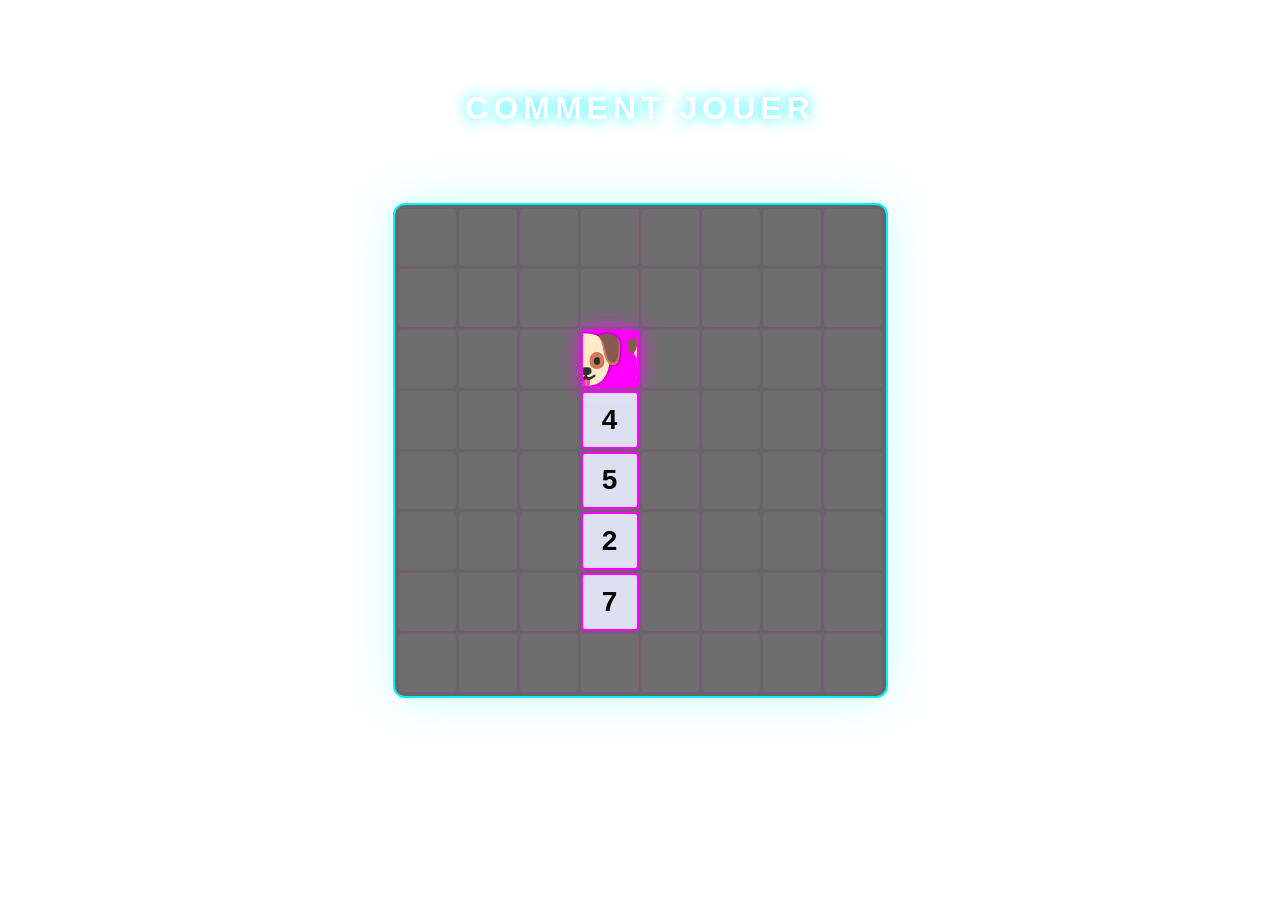
==== demo.html @ 8baf4eed "Create demo.html" ====
<!DOCTYPE html>
<html lang="fr">
<head>
    <meta charset="UTF-8">
    <meta name="viewport" content="width=device-width, initial-scale=1.0, maximum-scale=1.0, user-scalable=no">
    <title>TOPDOG - Démo</title>
    <link rel="stylesheet" href="style.css?v=FINAL">
    <link rel="stylesheet" href="skin-neon.css"> <style>
        /* OVERRIDES SPÉCIFIQUES À LA DÉMO */
        body {
            background: #000;
            justify-content: center; /* Centre tout */
        }
        
        /* On cache tout ce qui n'est pas la grille */
        .top-bar, .hud, .controls, #betting-board { display: none; }

        /* Titre Démo */
        .demo-title {
            position: absolute; top: 10%;
            font-size: 2em; color: #fff; font-weight: 900;
            text-shadow: 0 0 15px #00f3ff;
            text-transform: uppercase; letter-spacing: 5px;
            animation: pulse 2s infinite;
        }

        /* La grille démo */
        #game-grid {
            pointer-events: none; /* Le joueur ne peut pas cliquer, c'est un film */
            border-color: #00f3ff;
            box-shadow: 0 0 50px rgba(0, 243, 255, 0.2);
        }

        /* La Main Fantôme (Curseur) */
        #ghost-hand {
            position: absolute; width: 40px; height: 40px;
            background: url('data:image/svg+xml;utf8,<svg xmlns="http://www.w3.org/2000/svg" viewBox="0 0 24 24" fill="white" stroke="black" stroke-width="2"><path d="M9 20l-5-5 5-5v3.5a8.5 8.5 0 1 1 8.5 8.5h-3.5"/></svg>'); /* Simplifié */
            font-size: 40px;
            text-shadow: 2px 2px 0 #000;
            z-index: 999;
            transition: all 0.5s ease-in-out;
            pointer-events: none;
            display: none; /* Caché au début */
        }
        #ghost-hand::after {
            content: '👆';
        }

        /* Bulle d'explication Math */
        .math-bubble {
            position: absolute;
            background: #fff; color: #000;
            padding: 10px 20px; border-radius: 20px;
            font-weight: bold; font-size: 1.5em;
            box-shadow: 0 0 20px #fff;
            opacity: 0; transition: opacity 0.3s;
            z-index: 1000;
        }

        /* Bouton Retour */
        .btn-close-demo {
            position: absolute; bottom: 10%;
            background: transparent; border: 2px solid #fff; color: #fff;
            padding: 15px 40px; border-radius: 50px;
            font-size: 1.2em; cursor: pointer;
            text-decoration: none; font-weight: bold;
        }
        .btn-close-demo:hover { background: #fff; color: #000; }

        @keyframes pulse { 0% { opacity: 0.8; } 50% { opacity: 1; text-shadow: 0 0 30px #00f3ff; } 100% { opacity: 0.8; } }
    </style>
</head>
<body>

    <div class="demo-title">COMMENT JOUER</div>

    <div class="game-container">
        <div id="game-grid"></div>
        <div id="ghost-hand"></div>
        <div id="math-display" class="math-bubble"></div>
    </div>

    <a href="topdog.html" class="btn-close-demo">J'AI COMPRIS</a>

    <script>
        const gridEl = document.getElementById('game-grid');
        const hand = document.getElementById('ghost-hand');
        const bubble = document.getElementById('math-display');

        // SCÉNARIO PRÉ-ÉCRIT
        // Une colonne simple pour la démo (Colonne 3)
        // 0 = vide, 9 = chien
        let demoState = [
            [0,0,0,0,0,0,0,0],
            [0,0,0,0,0,0,0,0],
            [0,0,0,9,0,0,0,0], // Le Chien est là (Ligne 2)
            [0,0,0,4,0,0,0,0], // Chiffre 4
            [0,0,0,5,0,0,0,0], // Chiffre 5 (Match !)
            [0,0,0,2,0,0,0,0], // Décor
            [0,0,0,7,0,0,0,0], // Décor
            [0,0,0,0,0,0,0,0]  // Arrivée
        ];

        function renderDemo() {
            gridEl.innerHTML = '';
            for(let r=0; r<8; r++) {
                for(let c=0; c<8; c++) {
                    let val = demoState[r][c];
                    let tile = document.createElement('div');
                    tile.className = 'tile';
                    tile.dataset.r = r; tile.dataset.c = c;
                    
                    if(val === 9) {
                        tile.classList.add('nine'); // Le CSS fera le reste (cadre)
                        tile.innerText = '🐕'; // Emoji direct pour la démo
                        tile.style.fontSize = '40px';
                        tile.style.background = '#000';
                    } else if (val > 0) {
                        tile.innerText = val;
                        tile.classList.add('val-'+val);
                    } else {
                        tile.classList.add('empty');
                    }
                    gridEl.appendChild(tile);
                }
            }
        }

        // --- MOTEUR D'ANIMATION (TIMELINE) ---
        async function playScenario() {
            await wait(1000);

            // ÉTAPE 1 : La main arrive sur le 4
            await moveHandTo(3, 3);
            highlight(3, 3);
            await wait(500);

            // ÉTAPE 2 : La main va sur le 5
            await moveHandTo(4, 3);
            highlight(4, 3);
            await wait(500);

            // ÉTAPE 3 : EXPLICATION
            showBubble("4 + 5 = 9 !");
            await wait(1500);
            hideBubble();

            // ÉTAPE 4 : MATCH
            hand.style.display = 'none';
            // Animation CSS
            document.querySelector('.tile[data-r="3"][data-c="3"]').style.transform = 'scale(0)';
            document.querySelector('.tile[data-r="4"][data-c="3"]').style.transform = 'scale(0)';
            await wait(300);

            // ÉTAPE 5 : GRAVITÉ (Mise à jour des données)
            demoState[3][3] = 9; // Le chien descend
            demoState[2][3] = 0; // L'ancienne place du chien est vide
            demoState[4][3] = 0; // Le 5 disparait
            renderDemo();
            
            // Son de victoire simulé (visuel)
            showBubble("LE CHIEN DESCEND !");
            await wait(2000);
            hideBubble();

            // BOUCLE : On recommence pour bien montrer
            // Reset state
            demoState = [
                [0,0,0,0,0,0,0,0], [0,0,0,0,0,0,0,0], [0,0,0,9,0,0,0,0],
                [0,0,0,4,0,0,0,0], [0,0,0,5,0,0,0,0], [0,0,0,2,0,0,0,0],
                [0,0,0,7,0,0,0,0], [0,0,0,0,0,0,0,0]
            ];
            renderDemo();
            playScenario(); // Boucle infinie
        }

        // --- OUTILS ---
        function wait(ms) { return new Promise(resolve => setTimeout(resolve, ms)); }

        function moveHandTo(r, c) {
            return new Promise(resolve => {
                hand.style.display = 'block';
                const tile = document.querySelector(`.tile[data-r="${r}"][data-c="${c}"]`);
                const rect = tile.getBoundingClientRect();
                // On positionne la main au centre de la case
                hand.style.left = (rect.left + rect.width/2 - 20) + 'px';
                hand.style.top = (rect.top + rect.height/2 - 10) + 'px';
                
                // Effet de clic
                hand.style.transform = 'scale(1.2)';
                setTimeout(() => {
                    hand.style.transform = 'scale(1)';
                    resolve();
                }, 500);
            });
        }

        function highlight(r, c) {
            const tile = document.querySelector(`.tile[data-r="${r}"][data-c="${c}"]`);
            tile.classList.add('selected');
        }

        function showBubble(text) {
            const gridRect = gridEl.getBoundingClientRect();
            bubble.innerText = text;
            bubble.style.top = (gridRect.top + gridRect.height / 2 - 20) + 'px';
            bubble.style.left = (gridRect.left + 20) + 'px';
            bubble.style.opacity = 1;
        }
        function hideBubble() { bubble.style.opacity = 0; }

        // Lancement
        window.onload = () => {
            renderDemo();
            playScenario();
        };
    </script>
</body>
</html>
---- style.css ----
:root {
    --bg-color: #050505;
    --tile-bg: #151515;
    --tile-text: #fff;
    
    /* PALETTE NEON (Couleurs par défaut) */
    --c1: #00f3ff; --c2: #2980b9; --c3: #9b59b6; --c4: #ff00ff;
    --c5: #2ecc71; --c6: #f1c40f; --c7: #e67e22; --c8: #e74c3c;
    
    --accent-dog: #ff9f43;
}

* { box-sizing: border-box; }

body {
    font-family: 'Segoe UI', Roboto, Helvetica, Arial, sans-serif;
    background-color: var(--bg-color);
    color: var(--tile-text);
    margin: 0; padding: 0;
    position: fixed; top: 0; left: 0; width: 100%; height: 100%;
    padding-top: env(safe-area-inset-top);
    padding-bottom: env(safe-area-inset-bottom);
    display: flex; flex-direction: column; align-items: center; justify-content: space-between;
    overscroll-behavior: none;
    -webkit-user-select: none; user-select: none;
    -webkit-tap-highlight-color: transparent;
}

/* HEADER */
.top-bar {
    width: 94%; max-width: 500px;
    display: flex; justify-content: space-between; align-items: center;
    padding: 10px 0 5px 0;
    flex-shrink: 0; 
}
h1 { 
    margin: 0; font-style: italic; color: #fff; 
    font-size: clamp(20px, 5vw, 28px); 
    font-weight: 900; letter-spacing: 2px;
    text-shadow: 0 0 10px rgba(0, 243, 255, 0.4);
}

.header-buttons { display: flex; gap: 10px; }

.btn-circle {
    width: 32px; height: 32px; border-radius: 50%; border: 2px solid #333;
    background: #111; color: #888; font-weight: bold; cursor: pointer;
    display: flex; align-items: center; justify-content: center; font-size: 1.2em;
}
.btn-circle:active { transform: scale(0.9); background: #222; }

/* TABLEAU PARIS */
#betting-board {
    width: 94%; max-width: 500px;
    display: grid; grid-template-columns: repeat(2, 1fr); gap: 6px;
    margin-bottom: 5px; flex-shrink: 1;
}
.bet-card {
    display: flex; justify-content: space-between; align-items: center;
    background: #0f0f0f; padding: 4px 8px; border-radius: 6px;
    border: 1px solid #333; border-left: 3px solid #444;
    font-size: clamp(10px, 3.5vw, 14px);
}
.bet-card.winner { border-color: #2ecc71; background: #0b2210; box-shadow: 0 0 10px rgba(46, 204, 113, 0.2); }
.bet-card.loser { opacity: 0.3; filter: grayscale(100%); }
.dog-badge { 
    background: #fff; color: #000; font-size: 0.8em; 
    width: 16px; height: 16px; border-radius: 50%; 
    display: flex; align-items: center; justify-content: center; font-weight: 900; margin-right: 5px;
}
.dog-name { display: flex; align-items: center; font-weight: 700; color:#ccc;}
.bet-amount { color: #2ecc71; font-family: monospace; font-weight: bold; }

/* HUD */
.hud { 
    display: flex; width: 94%; max-width: 500px; justify-content: space-between;
    background: #111; padding: 5px 15px; border-radius: 50px; border: 1px solid #222;
    margin-bottom: 5px; flex-shrink: 0;
}
.hud-item { display: flex; flex-direction: column; align-items: center; }
.hud-label { font-size: 0.6em; color: #666; letter-spacing: 1px; }
.hud-value { font-size: 1.2em; font-weight: bold; color: #fff; font-family: monospace; }
.hud-value.highlight { color: #f1c40f; text-shadow: 0 0 5px rgba(241, 196, 15, 0.4); }

/* JEU */
.game-container {
    flex-grow: 1; display: flex; align-items: center; justify-content: center;
    width: 100%; position: relative; overflow: hidden; padding: 5px 0;
}
#game-grid {
    display: grid; grid-template-columns: repeat(8, 1fr); grid-template-rows: repeat(8, 1fr); gap: 3px;
    background: #000; padding: 4px; border-radius: 12px; border: 2px solid #333;
    box-shadow: 0 10px 30px rgba(0,0,0,0.5);
    width: min(94vw, 55vh); height: min(94vw, 55vh);
}

/* TUILES */
.tile {
    width: 100%; height: 100%; background-color: var(--tile-bg);
    display: flex; align-items: center; justify-content: center;
    font-size: clamp(16px, 5vw, 28px); font-weight: 800; border-radius: 4px;
    position: relative; transition: transform 0.1s;
    border-bottom: 2px solid rgba(0,0,0,0.3); cursor: pointer;
}
.val-1 { color: var(--c1); border: 1px solid rgba(0, 243, 255, 0.3); background: rgba(0, 243, 255, 0.05); }
.val-2 { color: var(--c2); border: 1px solid rgba(41, 128, 185, 0.3); background: rgba(41, 128, 185, 0.05); }
.val-3 { color: var(--c3); border: 1px solid rgba(155, 89, 182, 0.3); background: rgba(155, 89, 182, 0.05); }
.val-4 { color: var(--c4); border: 1px solid rgba(255, 0, 255, 0.3); background: rgba(255, 0, 255, 0.05); }
.val-5 { color: var(--c5); border: 1px solid rgba(46, 204, 113, 0.3); background: rgba(46, 204, 113, 0.05); }
.val-6 { color: var(--c6); border: 1px solid rgba(241, 196, 15, 0.3); background: rgba(241, 196, 15, 0.05); }
.val-7 { color: var(--c7); border: 1px solid rgba(230, 126, 34, 0.3); background: rgba(230, 126, 34, 0.05); }
.val-8 { color: var(--c8); border: 1px solid rgba(231, 76, 60, 0.3); background: rgba(231, 76, 60, 0.05); }

/* --- LE CHIEN (NETTOYÉ) --- */
/* On a retiré l'image de fond pour laisser la place aux Cosmetics (Emojis) */
.tile.nine {
    border: 2px solid var(--accent-dog); 
    background-color: #000;
    /* Plus d'image ici ! C'est cosmetics.js qui gère le contenu maintenant */
    
    display: flex;
    align-items: center;
    justify-content: center;
    padding: 0;
    overflow: hidden;
}

.tile.selected { background-color: #333; transform: scale(0.9); box-shadow: 0 0 10px #fff; z-index: 10; border-color:#fff;}
.tile.empty { background: transparent; border: 1px dashed #222; box-shadow: none; }
.anim-match { animation: flash 0.2s forwards; background: #fff !important; }
@keyframes flash { 0% { opacity: 1; } 50% { opacity: 0.5; transform: scale(1.1); } 100% { opacity: 0; } }

/* CONTROLES */
.controls { 
    display: flex; gap: 8px; width: 94%; max-width: 500px;
    margin-bottom: max(10px, env(safe-area-inset-bottom));
    flex-shrink: 0;
}
button { 
    flex: 1; padding: 12px 0; border: none; border-radius: 8px;
    font-weight: bold; font-size: clamp(12px, 4vw, 16px);
    text-transform: uppercase; cursor: pointer; transition: 0.1s;
    box-shadow: 0 4px 0 rgba(0,0,0,0.5);
}
button:active { transform: translateY(2px); box-shadow: 0 2px 0 rgba(0,0,0,0.5); }
#btn-hint { color: var(--c1); background: #0a1f20; }
#btn-shuffle { color: var(--c6); background: #1f1d0a; }
#btn-reset { color: #fff; background: #222; }

/* OVERLAYS */
#message-overlay {
    position: absolute; top:0; left:0; width:100%; height:100%;
    background: rgba(0,0,0,0.92); backdrop-filter: blur(8px); z-index: 100;
    display: none; flex-direction: column; align-items: center; justify-content: center;
    text-align: center; padding: 20px;
}

.tile.hint-flash {
    background-color: #2ecc71 !important;
    color: #000 !important;
    box-shadow: 0 0 20px #2ecc71;
    transform: scale(1.1);
    z-index: 50;
    transition: all 0.2s;
}
---- skin-neon.css ----
/* MODE NÉON (V4 - DOG FACE FIX + LISIBILITÉ) */
:root {
    --cyan: #ff00ff; 
}

body {
    background: linear-gradient(135deg, #1a0b2e, #4a148c) !important;
    color: #fff !important;
}

.skin-text { 
    color: #ff00ff !important; 
    text-shadow: 0 0 10px #ff00ff; 
}

#game-grid { 
    box-shadow: 0 0 40px rgba(255, 0, 255, 0.3); 
    border: 2px solid rgba(255, 0, 255, 0.5);
    background: rgba(0, 0, 0, 0.6); 
}

/* --- LES TUILES CHIFFRES (LISIBILITÉ MAX) --- */
.tile { 
    background: rgba(230, 230, 250, 0.95) !important; /* Blanc quasi opaque */
    border: 2px solid #ff00ff !important;
    
    /* LE SECRET DE LA LISIBILITÉ : NOIR TOTAL */
    color: #000000 !important; 
    font-weight: 900 !important;
    font-family: 'Segoe UI', sans-serif !important;
    
    box-shadow: 0 0 10px rgba(255, 0, 255, 0.2);
    text-shadow: none !important;
}

/* Tuiles vides (transparentes) */
.tile.empty {
    background: rgba(255, 255, 255, 0.05) !important;
    border: 1px solid rgba(255, 0, 255, 0.1) !important;
    box-shadow: none !important;
}

/* Force TOUS les chiffres en noir */
.val-1, .val-2, .val-3, .val-4, .val-5, .val-6, .val-7, .val-8 {
    color: #000000 !important;
}

/* --- LE CHIEN (LA CORRECTION V2 - TAILLE MAÎTRISÉE) --- */
.tile.nine {
    background: #ff00ff !important; /* Fond Rose */
    color: #fff !important;
    box-shadow: 0 0 20px #ff00ff;
    
    /* On s'assure que le contenu est parfaitement centré */
    display: flex !important;
    align-items: center;
    justify-content: center;
    
    /* SÉCURITÉ : On empêche la case de grandir */
    overflow: hidden !important;
    padding: 0 !important;
}

/* ICI : ON AJOUTE LA FACE DU CHIEN MANUELLEMENT */
.tile.nine::before {
    content: '🐶';  /* L'émoji chien */
    
    /* ON RÉDUIT LA TAILLE POUR QU'IL RENTRE */
    font-size: 1.6em !important; /* Au lieu de 2em */
    line-height: 1 !important;   /* Pour éviter les espaces verticaux */
    
    filter: drop-shadow(0 0 2px rgba(0,0,0,0.5));
}

/* --- UI --- */
.btn-circle { border-color: #ff00ff !important; color: #ff00ff !important; background: rgba(0,0,0,0.5); }
.top-bar h1 { text-shadow: 0 0 15px #ff00ff; color: #fff !important; }
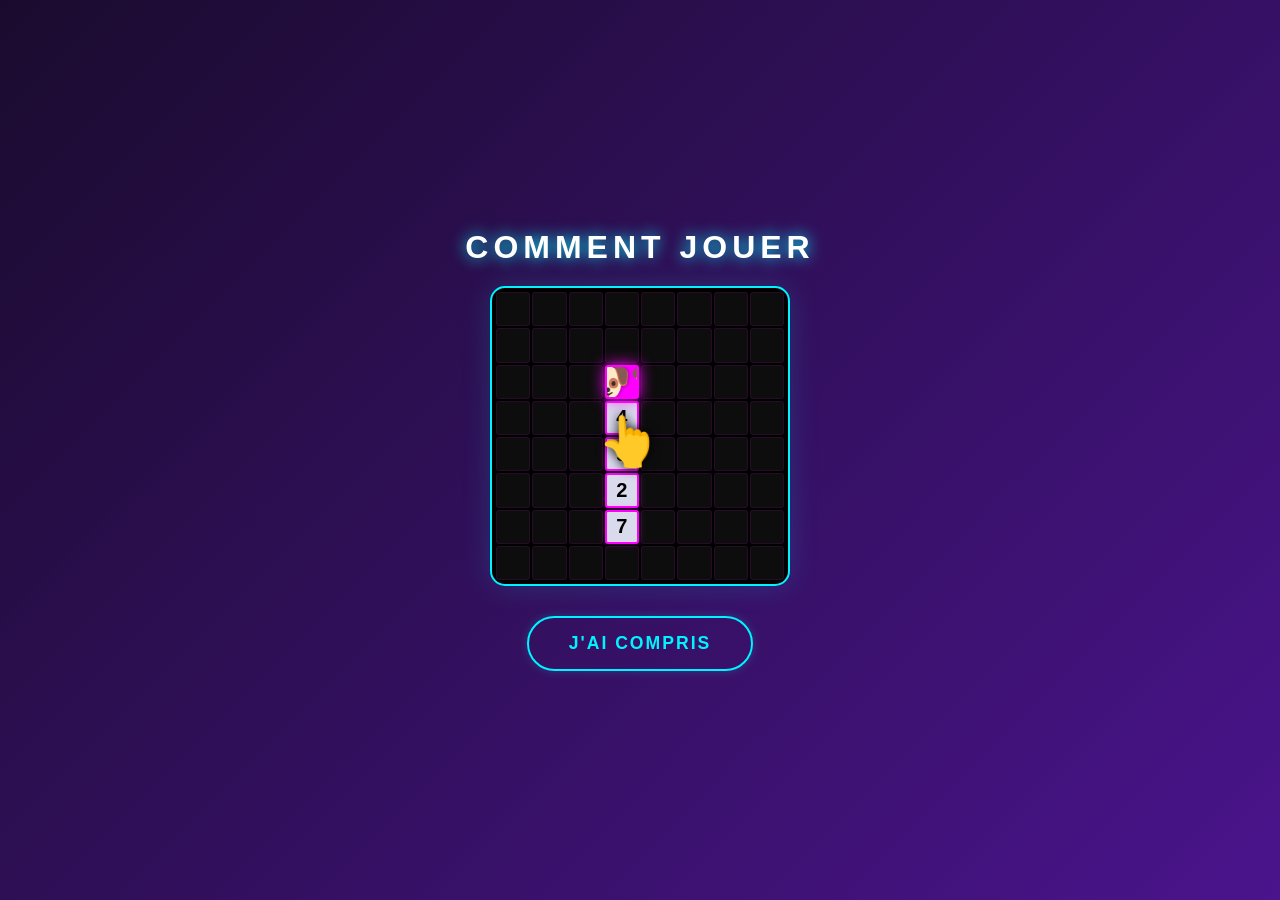
==== commit 28461de2: "Update demo.html" ====
--- a/demo.html
+++ b/demo.html
@@ -4,101 +4,138 @@
     <meta charset="UTF-8">
     <meta name="viewport" content="width=device-width, initial-scale=1.0, maximum-scale=1.0, user-scalable=no">
     <title>TOPDOG - Démo</title>
+    
     <link rel="stylesheet" href="style.css?v=FINAL">
-    <link rel="stylesheet" href="skin-neon.css"> <style>
-        /* OVERRIDES SPÉCIFIQUES À LA DÉMO */
-        body {
-            background: #000;
-            justify-content: center; /* Centre tout */
+    <link rel="stylesheet" href="skin-neon.css"> 
+    
+    <style>
+        /* 1. FORCE LE FOND NOIR (CRUCIAL) */
+        html, body {
+            background-color: #000 !important;
+            background-image: radial-gradient(circle at center, #1a1a1a 0%, #000 70%);
+            height: 100%;
+            margin: 0; padding: 0;
+            display: flex; flex-direction: column; 
+            align-items: center; justify-content: center;
+            overflow: hidden; /* Pas de scroll */
         }
         
-        /* On cache tout ce qui n'est pas la grille */
-        .top-bar, .hud, .controls, #betting-board { display: none; }
-
-        /* Titre Démo */
+        /* 2. TITRE */
         .demo-title {
-            position: absolute; top: 10%;
             font-size: 2em; color: #fff; font-weight: 900;
             text-shadow: 0 0 15px #00f3ff;
             text-transform: uppercase; letter-spacing: 5px;
-            animation: pulse 2s infinite;
-        }
-
-        /* La grille démo */
+            margin-bottom: 20px;
+            text-align: center;
+        }
+
+        /* 3. GRILLE DÉMO */
         #game-grid {
-            pointer-events: none; /* Le joueur ne peut pas cliquer, c'est un film */
-            border-color: #00f3ff;
-            box-shadow: 0 0 50px rgba(0, 243, 255, 0.2);
-        }
-
-        /* La Main Fantôme (Curseur) */
+            pointer-events: none;
+            border: 2px solid #00f3ff;
+            box-shadow: 0 0 30px rgba(0, 243, 255, 0.15);
+            background: #000;
+            border-radius: 15px;
+            width: 300px; height: 300px; /* Taille fixe pour la démo */
+            display: grid; grid-template-columns: repeat(8, 1fr); grid-template-rows: repeat(8, 1fr); gap: 2px;
+            padding: 4px;
+        }
+
+        /* TUILES */
+        .tile {
+            width: 100%; height: 100%;
+            display: flex; align-items: center; justify-content: center;
+            font-weight: bold; font-size: 20px;
+            border-radius: 3px;
+            background: #111; color: #555;
+        }
+        .tile.nine {
+            background: #ff00ff !important; color: #fff !important;
+            font-size: 25px; border: 2px solid #fff;
+            box-shadow: 0 0 15px #ff00ff;
+            z-index: 10;
+        }
+        .tile.val-4 { color: #fff; background: #333; border: 1px solid #ff00ff; }
+        .tile.val-5 { color: #fff; background: #333; border: 1px solid #2ecc71; }
+        .tile.val-2, .tile.val-7 { color: #444; background: #0a0a0a; border: none; }
+        .tile.empty { background: transparent; border: 1px dashed #222; }
+
+        /* CURSEUR MAIN */
         #ghost-hand {
             position: absolute; width: 40px; height: 40px;
-            background: url('data:image/svg+xml;utf8,<svg xmlns="http://www.w3.org/2000/svg" viewBox="0 0 24 24" fill="white" stroke="black" stroke-width="2"><path d="M9 20l-5-5 5-5v3.5a8.5 8.5 0 1 1 8.5 8.5h-3.5"/></svg>'); /* Simplifié */
-            font-size: 40px;
-            text-shadow: 2px 2px 0 #000;
-            z-index: 999;
+            font-size: 40px; z-index: 999;
             transition: all 0.5s ease-in-out;
-            pointer-events: none;
-            display: none; /* Caché au début */
-        }
-        #ghost-hand::after {
-            content: '👆';
-        }
-
-        /* Bulle d'explication Math */
+            pointer-events: none; display: none;
+            filter: drop-shadow(0 0 5px #000);
+        }
+
+        /* BULLE MATH */
         .math-bubble {
             position: absolute;
             background: #fff; color: #000;
-            padding: 10px 20px; border-radius: 20px;
-            font-weight: bold; font-size: 1.5em;
-            box-shadow: 0 0 20px #fff;
+            padding: 10px 20px; border-radius: 50px;
+            font-weight: 900; font-size: 1.2em;
+            box-shadow: 0 0 20px rgba(255,255,255,0.5);
             opacity: 0; transition: opacity 0.3s;
-            z-index: 1000;
-        }
-
-        /* Bouton Retour */
+            z-index: 1000; pointer-events: none;
+            white-space: nowrap;
+        }
+
+        /* 4. BOUTON RETOUR (CORRIGÉ) */
         .btn-close-demo {
-            position: absolute; bottom: 10%;
-            background: transparent; border: 2px solid #fff; color: #fff;
+            margin-top: 30px; /* Espace sous la grille */
+            background: transparent; 
+            border: 2px solid #00f3ff; color: #00f3ff;
             padding: 15px 40px; border-radius: 50px;
-            font-size: 1.2em; cursor: pointer;
+            font-size: 1.1em; cursor: pointer;
             text-decoration: none; font-weight: bold;
-        }
-        .btn-close-demo:hover { background: #fff; color: #000; }
-
-        @keyframes pulse { 0% { opacity: 0.8; } 50% { opacity: 1; text-shadow: 0 0 30px #00f3ff; } 100% { opacity: 0.8; } }
+            text-transform: uppercase; letter-spacing: 2px;
+            transition: 0.3s;
+            box-shadow: 0 0 10px rgba(0, 243, 255, 0.2);
+            z-index: 2000;
+            display: inline-block; /* Assure l'affichage */
+        }
+        .btn-close-demo:hover {
+            background: #00f3ff; color: #000;
+            box-shadow: 0 0 30px rgba(0, 243, 255, 0.6);
+        }
+        
+        /* HIGHLIGHT */
+        .tile.selected {
+            background: #fff !important; color: #000 !important;
+            transform: scale(1.1);
+            box-shadow: 0 0 10px #fff;
+        }
+
     </style>
 </head>
 <body>
 
     <div class="demo-title">COMMENT JOUER</div>
 
-    <div class="game-container">
+    <div style="position: relative;">
         <div id="game-grid"></div>
-        <div id="ghost-hand"></div>
+        <div id="ghost-hand">👆</div>
         <div id="math-display" class="math-bubble"></div>
     </div>
 
-    <a href="topdog.html" class="btn-close-demo">J'AI COMPRIS</a>
+    <a href="index.html" class="btn-close-demo">J'AI COMPRIS</a>
 
     <script>
         const gridEl = document.getElementById('game-grid');
         const hand = document.getElementById('ghost-hand');
         const bubble = document.getElementById('math-display');
 
-        // SCÉNARIO PRÉ-ÉCRIT
-        // Une colonne simple pour la démo (Colonne 3)
-        // 0 = vide, 9 = chien
+        // SCÉNARIO SIMPLIFIÉ
         let demoState = [
             [0,0,0,0,0,0,0,0],
             [0,0,0,0,0,0,0,0],
-            [0,0,0,9,0,0,0,0], // Le Chien est là (Ligne 2)
-            [0,0,0,4,0,0,0,0], // Chiffre 4
-            [0,0,0,5,0,0,0,0], // Chiffre 5 (Match !)
-            [0,0,0,2,0,0,0,0], // Décor
-            [0,0,0,7,0,0,0,0], // Décor
-            [0,0,0,0,0,0,0,0]  // Arrivée
+            [0,0,0,9,0,0,0,0], // Chien
+            [0,0,0,4,0,0,0,0], // 4
+            [0,0,0,5,0,0,0,0], // 5
+            [0,0,0,2,0,0,0,0], // 2
+            [0,0,0,7,0,0,0,0], // 7
+            [0,0,0,0,0,0,0,0]
         ];
 
         function renderDemo() {
@@ -111,10 +148,8 @@
                     tile.dataset.r = r; tile.dataset.c = c;
                     
                     if(val === 9) {
-                        tile.classList.add('nine'); // Le CSS fera le reste (cadre)
-                        tile.innerText = '🐕'; // Emoji direct pour la démo
-                        tile.style.fontSize = '40px';
-                        tile.style.background = '#000';
+                        tile.classList.add('nine'); 
+                        tile.innerText = '🐕'; 
                     } else if (val > 0) {
                         tile.innerText = val;
                         tile.classList.add('val-'+val);
@@ -126,90 +161,89 @@
             }
         }
 
-        // --- MOTEUR D'ANIMATION (TIMELINE) ---
         async function playScenario() {
             await wait(1000);
-
-            // ÉTAPE 1 : La main arrive sur le 4
+            
+            // 1. La main sur le 4
             await moveHandTo(3, 3);
             highlight(3, 3);
-            await wait(500);
-
-            // ÉTAPE 2 : La main va sur le 5
+            await wait(600);
+
+            // 2. La main sur le 5
             await moveHandTo(4, 3);
             highlight(4, 3);
-            await wait(500);
-
-            // ÉTAPE 3 : EXPLICATION
+            await wait(600);
+
+            // 3. Explication
             showBubble("4 + 5 = 9 !");
-            await wait(1500);
+            await wait(2000);
             hideBubble();
 
-            // ÉTAPE 4 : MATCH
+            // 4. Match
             hand.style.display = 'none';
-            // Animation CSS
-            document.querySelector('.tile[data-r="3"][data-c="3"]').style.transform = 'scale(0)';
-            document.querySelector('.tile[data-r="4"][data-c="3"]').style.transform = 'scale(0)';
+            // Animation disparition simple
+            let t1 = document.querySelector('.tile[data-r="3"][data-c="3"]');
+            let t2 = document.querySelector('.tile[data-r="4"][data-c="3"]');
+            if(t1) t1.style.opacity = 0; 
+            if(t2) t2.style.opacity = 0;
             await wait(300);
 
-            // ÉTAPE 5 : GRAVITÉ (Mise à jour des données)
-            demoState[3][3] = 9; // Le chien descend
-            demoState[2][3] = 0; // L'ancienne place du chien est vide
-            demoState[4][3] = 0; // Le 5 disparait
+            // 5. Chute
+            demoState[3][3] = 9; 
+            demoState[2][3] = 0; 
+            demoState[4][3] = 0; 
             renderDemo();
             
-            // Son de victoire simulé (visuel)
             showBubble("LE CHIEN DESCEND !");
             await wait(2000);
             hideBubble();
 
-            // BOUCLE : On recommence pour bien montrer
-            // Reset state
+            // Reset et boucle
             demoState = [
                 [0,0,0,0,0,0,0,0], [0,0,0,0,0,0,0,0], [0,0,0,9,0,0,0,0],
                 [0,0,0,4,0,0,0,0], [0,0,0,5,0,0,0,0], [0,0,0,2,0,0,0,0],
                 [0,0,0,7,0,0,0,0], [0,0,0,0,0,0,0,0]
             ];
             renderDemo();
-            playScenario(); // Boucle infinie
-        }
-
-        // --- OUTILS ---
+            playScenario(); 
+        }
+
         function wait(ms) { return new Promise(resolve => setTimeout(resolve, ms)); }
 
         function moveHandTo(r, c) {
             return new Promise(resolve => {
                 hand.style.display = 'block';
                 const tile = document.querySelector(`.tile[data-r="${r}"][data-c="${c}"]`);
-                const rect = tile.getBoundingClientRect();
-                // On positionne la main au centre de la case
-                hand.style.left = (rect.left + rect.width/2 - 20) + 'px';
-                hand.style.top = (rect.top + rect.height/2 - 10) + 'px';
-                
-                // Effet de clic
-                hand.style.transform = 'scale(1.2)';
-                setTimeout(() => {
-                    hand.style.transform = 'scale(1)';
-                    resolve();
-                }, 500);
+                if(tile) {
+                    const rect = tile.getBoundingClientRect();
+                    // Correction pour le positionnement relatif
+                    const containerRect = tile.parentElement.parentElement.getBoundingClientRect();
+                    
+                    hand.style.left = (rect.left - containerRect.left + rect.width/2 - 20) + 'px';
+                    hand.style.top = (rect.top - containerRect.top + rect.height/2) + 'px';
+                    
+                    hand.style.transform = 'scale(1.2)';
+                    setTimeout(() => {
+                        hand.style.transform = 'scale(1)';
+                        resolve();
+                    }, 500);
+                } else { resolve(); }
             });
         }
 
         function highlight(r, c) {
             const tile = document.querySelector(`.tile[data-r="${r}"][data-c="${c}"]`);
-            tile.classList.add('selected');
+            if(tile) tile.classList.add('selected');
         }
 
         function showBubble(text) {
-            const gridRect = gridEl.getBoundingClientRect();
             bubble.innerText = text;
-            bubble.style.top = (gridRect.top + gridRect.height / 2 - 20) + 'px';
-            bubble.style.left = (gridRect.left + 20) + 'px';
+            bubble.style.left = '-150px'; // À gauche de la grille
+            bubble.style.top = '100px';
             bubble.style.opacity = 1;
         }
         function hideBubble() { bubble.style.opacity = 0; }
 
-        // Lancement
         window.onload = () => {
             renderDemo();
             playScenario();
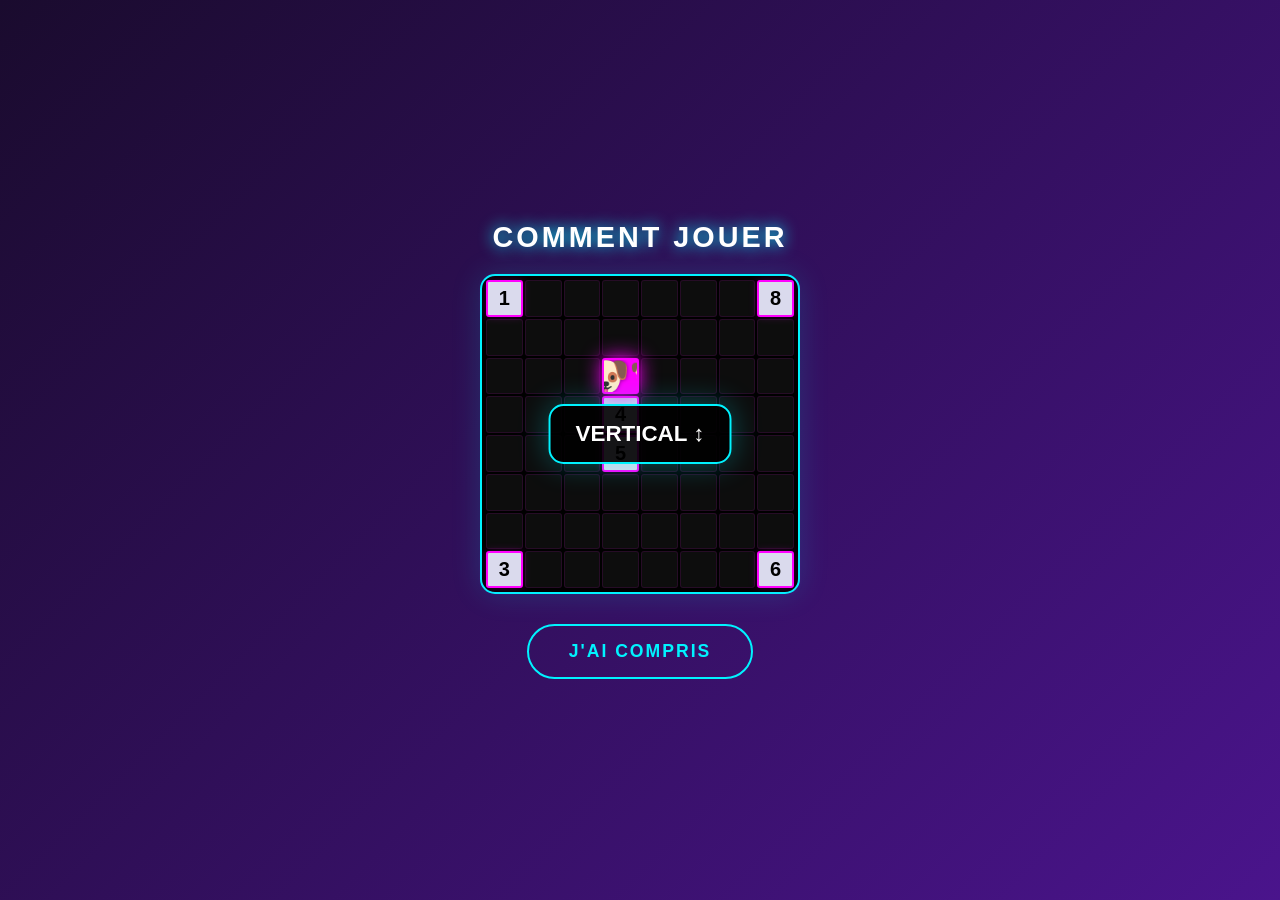
==== commit e693130e: "Update demo.html" ====
--- a/demo.html
+++ b/demo.html
@@ -9,34 +9,37 @@
     <link rel="stylesheet" href="skin-neon.css"> 
     
     <style>
-        /* 1. FORCE LE FOND NOIR (CRUCIAL) */
+        /* 1. FOND ET LAYOUT */
         html, body {
             background-color: #000 !important;
             background-image: radial-gradient(circle at center, #1a1a1a 0%, #000 70%);
-            height: 100%;
-            margin: 0; padding: 0;
+            height: 100%; margin: 0; padding: 0;
             display: flex; flex-direction: column; 
             align-items: center; justify-content: center;
-            overflow: hidden; /* Pas de scroll */
+            overflow: hidden;
         }
         
-        /* 2. TITRE */
         .demo-title {
-            font-size: 2em; color: #fff; font-weight: 900;
+            font-size: 1.8em; color: #fff; font-weight: 900;
             text-shadow: 0 0 15px #00f3ff;
-            text-transform: uppercase; letter-spacing: 5px;
-            margin-bottom: 20px;
-            text-align: center;
-        }
-
-        /* 3. GRILLE DÉMO */
+            text-transform: uppercase; letter-spacing: 3px;
+            margin-bottom: 20px; text-align: center;
+        }
+
+        /* 2. CONTENEUR RELATIF (Pour centrer la bulle et la main) */
+        .demo-container {
+            position: relative;
+            width: 320px; height: 320px;
+        }
+
+        /* 3. GRILLE */
         #game-grid {
             pointer-events: none;
             border: 2px solid #00f3ff;
             box-shadow: 0 0 30px rgba(0, 243, 255, 0.15);
             background: #000;
             border-radius: 15px;
-            width: 300px; height: 300px; /* Taille fixe pour la démo */
+            width: 100%; height: 100%;
             display: grid; grid-template-columns: repeat(8, 1fr); grid-template-rows: repeat(8, 1fr); gap: 2px;
             padding: 4px;
         }
@@ -45,67 +48,56 @@
         .tile {
             width: 100%; height: 100%;
             display: flex; align-items: center; justify-content: center;
-            font-weight: bold; font-size: 20px;
-            border-radius: 3px;
+            font-weight: bold; font-size: 20px; border-radius: 3px;
             background: #111; color: #555;
         }
         .tile.nine {
             background: #ff00ff !important; color: #fff !important;
-            font-size: 25px; border: 2px solid #fff;
-            box-shadow: 0 0 15px #ff00ff;
-            z-index: 10;
-        }
-        .tile.val-4 { color: #fff; background: #333; border: 1px solid #ff00ff; }
-        .tile.val-5 { color: #fff; background: #333; border: 1px solid #2ecc71; }
-        .tile.val-2, .tile.val-7 { color: #444; background: #0a0a0a; border: none; }
+            font-size: 25px; border: 2px solid #fff; z-index: 10;
+        }
+        /* Couleurs spécifiques pour la démo */
+        .tile.val-4, .tile.val-5 { color: #fff; background: #333; border: 1px solid #2ecc71; }
+        .tile.val-7, .tile.val-2 { color: #fff; background: #333; border: 1px solid #f1c40f; }
+        .tile.val-6, .tile.val-3 { color: #fff; background: #333; border: 1px solid #e74c3c; }
         .tile.empty { background: transparent; border: 1px dashed #222; }
-
-        /* CURSEUR MAIN */
-        #ghost-hand {
-            position: absolute; width: 40px; height: 40px;
-            font-size: 40px; z-index: 999;
-            transition: all 0.5s ease-in-out;
-            pointer-events: none; display: none;
-            filter: drop-shadow(0 0 5px #000);
-        }
-
-        /* BULLE MATH */
+        .tile.selected { background: #fff !important; color: #000 !important; transform: scale(1.1); }
+
+        /* 4. BULLE D'INFO (CORRIGÉE : CENTRÉE PAR DESSUS) */
         .math-bubble {
             position: absolute;
-            background: #fff; color: #000;
-            padding: 10px 20px; border-radius: 50px;
-            font-weight: 900; font-size: 1.2em;
-            box-shadow: 0 0 20px rgba(255,255,255,0.5);
-            opacity: 0; transition: opacity 0.3s;
-            z-index: 1000; pointer-events: none;
+            top: 50%; left: 50%;
+            transform: translate(-50%, -50%); /* Centre parfait */
+            
+            background: rgba(0, 0, 0, 0.9); /* Fond noir semi-transparent */
+            border: 2px solid #00f3ff;
+            color: #fff;
+            
+            padding: 15px 25px; border-radius: 15px;
+            font-weight: 900; font-size: 1.4em;
+            text-align: center;
+            box-shadow: 0 0 30px rgba(0, 243, 255, 0.3);
+            
+            opacity: 0; transition: opacity 0.3s, transform 0.3s;
+            z-index: 2000; pointer-events: none;
             white-space: nowrap;
         }
 
-        /* 4. BOUTON RETOUR (CORRIGÉ) */
+        /* 5. MAIN */
+        #ghost-hand {
+            position: absolute; font-size: 40px; z-index: 3000;
+            transition: all 0.5s ease-in-out; pointer-events: none; display: none;
+            filter: drop-shadow(0 0 5px #000);
+        }
+
+        /* BOUTON RETOUR */
         .btn-close-demo {
-            margin-top: 30px; /* Espace sous la grille */
-            background: transparent; 
-            border: 2px solid #00f3ff; color: #00f3ff;
+            margin-top: 30px;
+            background: transparent; border: 2px solid #00f3ff; color: #00f3ff;
             padding: 15px 40px; border-radius: 50px;
-            font-size: 1.1em; cursor: pointer;
-            text-decoration: none; font-weight: bold;
-            text-transform: uppercase; letter-spacing: 2px;
-            transition: 0.3s;
-            box-shadow: 0 0 10px rgba(0, 243, 255, 0.2);
-            z-index: 2000;
-            display: inline-block; /* Assure l'affichage */
-        }
-        .btn-close-demo:hover {
-            background: #00f3ff; color: #000;
-            box-shadow: 0 0 30px rgba(0, 243, 255, 0.6);
-        }
-        
-        /* HIGHLIGHT */
-        .tile.selected {
-            background: #fff !important; color: #000 !important;
-            transform: scale(1.1);
-            box-shadow: 0 0 10px #fff;
-        }
+            font-size: 1.1em; cursor: pointer; text-decoration: none; font-weight: bold;
+            text-transform: uppercase; letter-spacing: 2px; transition: 0.3s;
+        }
+        .btn-close-demo:hover { background: #00f3ff; color: #000; box-shadow: 0 0 20px #00f3ff; }
 
     </style>
 </head>
@@ -113,7 +105,7 @@
 
     <div class="demo-title">COMMENT JOUER</div>
 
-    <div style="position: relative;">
+    <div class="demo-container">
         <div id="game-grid"></div>
         <div id="ghost-hand">👆</div>
         <div id="math-display" class="math-bubble"></div>
@@ -126,19 +118,36 @@
         const hand = document.getElementById('ghost-hand');
         const bubble = document.getElementById('math-display');
 
-        // SCÉNARIO SIMPLIFIÉ
-        let demoState = [
-            [0,0,0,0,0,0,0,0],
-            [0,0,0,0,0,0,0,0],
-            [0,0,0,9,0,0,0,0], // Chien
-            [0,0,0,4,0,0,0,0], // 4
-            [0,0,0,5,0,0,0,0], // 5
-            [0,0,0,2,0,0,0,0], // 2
-            [0,0,0,7,0,0,0,0], // 7
-            [0,0,0,0,0,0,0,0]
-        ];
-
-        function renderDemo() {
+        // ETAT GLOBAL DE LA GRILLE
+        let demoState = [];
+
+        // --- GÉNÉRATEUR DE GRILLE ---
+        function resetGrid(type) {
+            // Remplit de vide
+            demoState = Array(8).fill().map(() => Array(8).fill(0));
+            
+            // Remplit de "bruit" (décor) autour pour faire joli
+            demoState[0][0] = 1; demoState[0][7] = 8; demoState[7][0] = 3; demoState[7][7] = 6;
+
+            if(type === 1) { // VERTICAL (CHIEN)
+                demoState[2][3] = 9; // Chien
+                demoState[3][3] = 4; // 4
+                demoState[4][3] = 5; // 5
+            } 
+            else if(type === 2) { // DIAGONAL
+                demoState[3][3] = 7; 
+                demoState[4][4] = 2; 
+                demoState[2][3] = 1; // Décor
+            } 
+            else if(type === 3) { // HORIZONTAL
+                demoState[4][2] = 6;
+                demoState[4][3] = 3;
+                demoState[5][2] = 8; // Décor
+            }
+            renderGrid();
+        }
+
+        function renderGrid() {
             gridEl.innerHTML = '';
             for(let r=0; r<8; r++) {
                 for(let c=0; c<8; c++) {
@@ -148,11 +157,9 @@
                     tile.dataset.r = r; tile.dataset.c = c;
                     
                     if(val === 9) {
-                        tile.classList.add('nine'); 
-                        tile.innerText = '🐕'; 
+                        tile.classList.add('nine'); tile.innerText = '🐕'; 
                     } else if (val > 0) {
-                        tile.innerText = val;
-                        tile.classList.add('val-'+val);
+                        tile.innerText = val; tile.classList.add('val-'+val);
                     } else {
                         tile.classList.add('empty');
                     }
@@ -161,53 +168,79 @@
             }
         }
 
-        async function playScenario() {
-            await wait(1000);
-            
-            // 1. La main sur le 4
-            await moveHandTo(3, 3);
-            highlight(3, 3);
-            await wait(600);
-
-            // 2. La main sur le 5
-            await moveHandTo(4, 3);
-            highlight(4, 3);
-            await wait(600);
-
-            // 3. Explication
-            showBubble("4 + 5 = 9 !");
-            await wait(2000);
+        // --- MOTEUR DES SCÉNARIOS ---
+        async function runFullDemo() {
+            while(true) {
+                // SCÉNARIO 1 : VERTICAL
+                resetGrid(1);
+                showBubble("VERTICAL ↕️");
+                await wait(1500);
+                await playMove(3,3, 4,3, "4 + 5 = 9", true); // True = Chute du chien
+                await wait(1000);
+
+                // SCÉNARIO 2 : DIAGONAL
+                resetGrid(2);
+                showBubble("DIAGONAL ↗️");
+                await wait(1500);
+                await playMove(3,3, 4,4, "7 + 2 = 9", false);
+                await wait(1000);
+
+                // SCÉNARIO 3 : HORIZONTAL
+                resetGrid(3);
+                showBubble("HORIZONTAL ↔️");
+                await wait(1500);
+                await playMove(4,2, 4,3, "6 + 3 = 9", false);
+                await wait(1000);
+            }
+        }
+
+        // --- FONCTION GÉNÉRIQUE POUR JOUER UN COUP ---
+        async function playMove(r1, c1, r2, c2, text, isDogFall) {
             hideBubble();
-
-            // 4. Match
+            await wait(500);
+
+            // Clic 1
+            await moveHandTo(r1, c1);
+            highlight(r1, c1);
+            await wait(400);
+
+            // Clic 2
+            await moveHandTo(r2, c2);
+            highlight(r2, c2);
+            await wait(400);
+
+            // Explication
+            showBubble(text);
+            await wait(1500);
+            hideBubble();
+
+            // Disparition
             hand.style.display = 'none';
-            // Animation disparition simple
-            let t1 = document.querySelector('.tile[data-r="3"][data-c="3"]');
-            let t2 = document.querySelector('.tile[data-r="4"][data-c="3"]');
-            if(t1) t1.style.opacity = 0; 
-            if(t2) t2.style.opacity = 0;
+            let t1 = document.querySelector(`.tile[data-r="${r1}"][data-c="${c1}"]`);
+            let t2 = document.querySelector(`.tile[data-r="${r2}"][data-c="${c2}"]`);
+            if(t1) t1.style.transform = "scale(0)";
+            if(t2) t2.style.transform = "scale(0)";
             await wait(300);
 
-            // 5. Chute
-            demoState[3][3] = 9; 
-            demoState[2][3] = 0; 
-            demoState[4][3] = 0; 
-            renderDemo();
-            
-            showBubble("LE CHIEN DESCEND !");
-            await wait(2000);
-            hideBubble();
-
-            // Reset et boucle
-            demoState = [
-                [0,0,0,0,0,0,0,0], [0,0,0,0,0,0,0,0], [0,0,0,9,0,0,0,0],
-                [0,0,0,4,0,0,0,0], [0,0,0,5,0,0,0,0], [0,0,0,2,0,0,0,0],
-                [0,0,0,7,0,0,0,0], [0,0,0,0,0,0,0,0]
-            ];
-            renderDemo();
-            playScenario(); 
-        }
-
+            // Mise à jour logique (visuelle)
+            demoState[r1][c1] = 0;
+            demoState[r2][c2] = 0;
+            
+            if(isDogFall) {
+                // Fait tomber le chien qui était au dessus (hardcodé pour la démo)
+                demoState[r1][c1] = 9; 
+                demoState[r1-1][c1] = 0; 
+            }
+            renderGrid();
+
+            if(isDogFall) {
+                showBubble("LE CHIEN DESCEND !");
+                await wait(2000);
+                hideBubble();
+            }
+        }
+
+        // --- OUTILS ---
         function wait(ms) { return new Promise(resolve => setTimeout(resolve, ms)); }
 
         function moveHandTo(r, c) {
@@ -215,18 +248,22 @@
                 hand.style.display = 'block';
                 const tile = document.querySelector(`.tile[data-r="${r}"][data-c="${c}"]`);
                 if(tile) {
-                    const rect = tile.getBoundingClientRect();
-                    // Correction pour le positionnement relatif
-                    const containerRect = tile.parentElement.parentElement.getBoundingClientRect();
-                    
-                    hand.style.left = (rect.left - containerRect.left + rect.width/2 - 20) + 'px';
-                    hand.style.top = (rect.top - containerRect.top + rect.height/2) + 'px';
+                    // Calcul précis relatif au conteneur .demo-container
+                    // On n'utilise pas getBoundingClientRect de la page entière, mais les offsets
+                    const tileLeft = tile.offsetLeft;
+                    const tileTop = tile.offsetTop;
+                    const tileW = tile.offsetWidth;
+                    const tileH = tile.offsetHeight;
+
+                    // On ajoute le padding de la grille (4px)
+                    hand.style.left = (tileLeft + 4 + tileW/2 - 20) + 'px';
+                    hand.style.top = (tileTop + 4 + tileH/2) + 'px';
                     
                     hand.style.transform = 'scale(1.2)';
                     setTimeout(() => {
                         hand.style.transform = 'scale(1)';
                         resolve();
-                    }, 500);
+                    }, 400);
                 } else { resolve(); }
             });
         }
@@ -238,15 +275,17 @@
 
         function showBubble(text) {
             bubble.innerText = text;
-            bubble.style.left = '-150px'; // À gauche de la grille
-            bubble.style.top = '100px';
             bubble.style.opacity = 1;
-        }
-        function hideBubble() { bubble.style.opacity = 0; }
-
+            bubble.style.transform = "translate(-50%, -50%) scale(1)";
+        }
+        function hideBubble() { 
+            bubble.style.opacity = 0; 
+            bubble.style.transform = "translate(-50%, -50%) scale(0.8)";
+        }
+
+        // DÉMARRAGE
         window.onload = () => {
-            renderDemo();
-            playScenario();
+            runFullDemo();
         };
     </script>
 </body>
